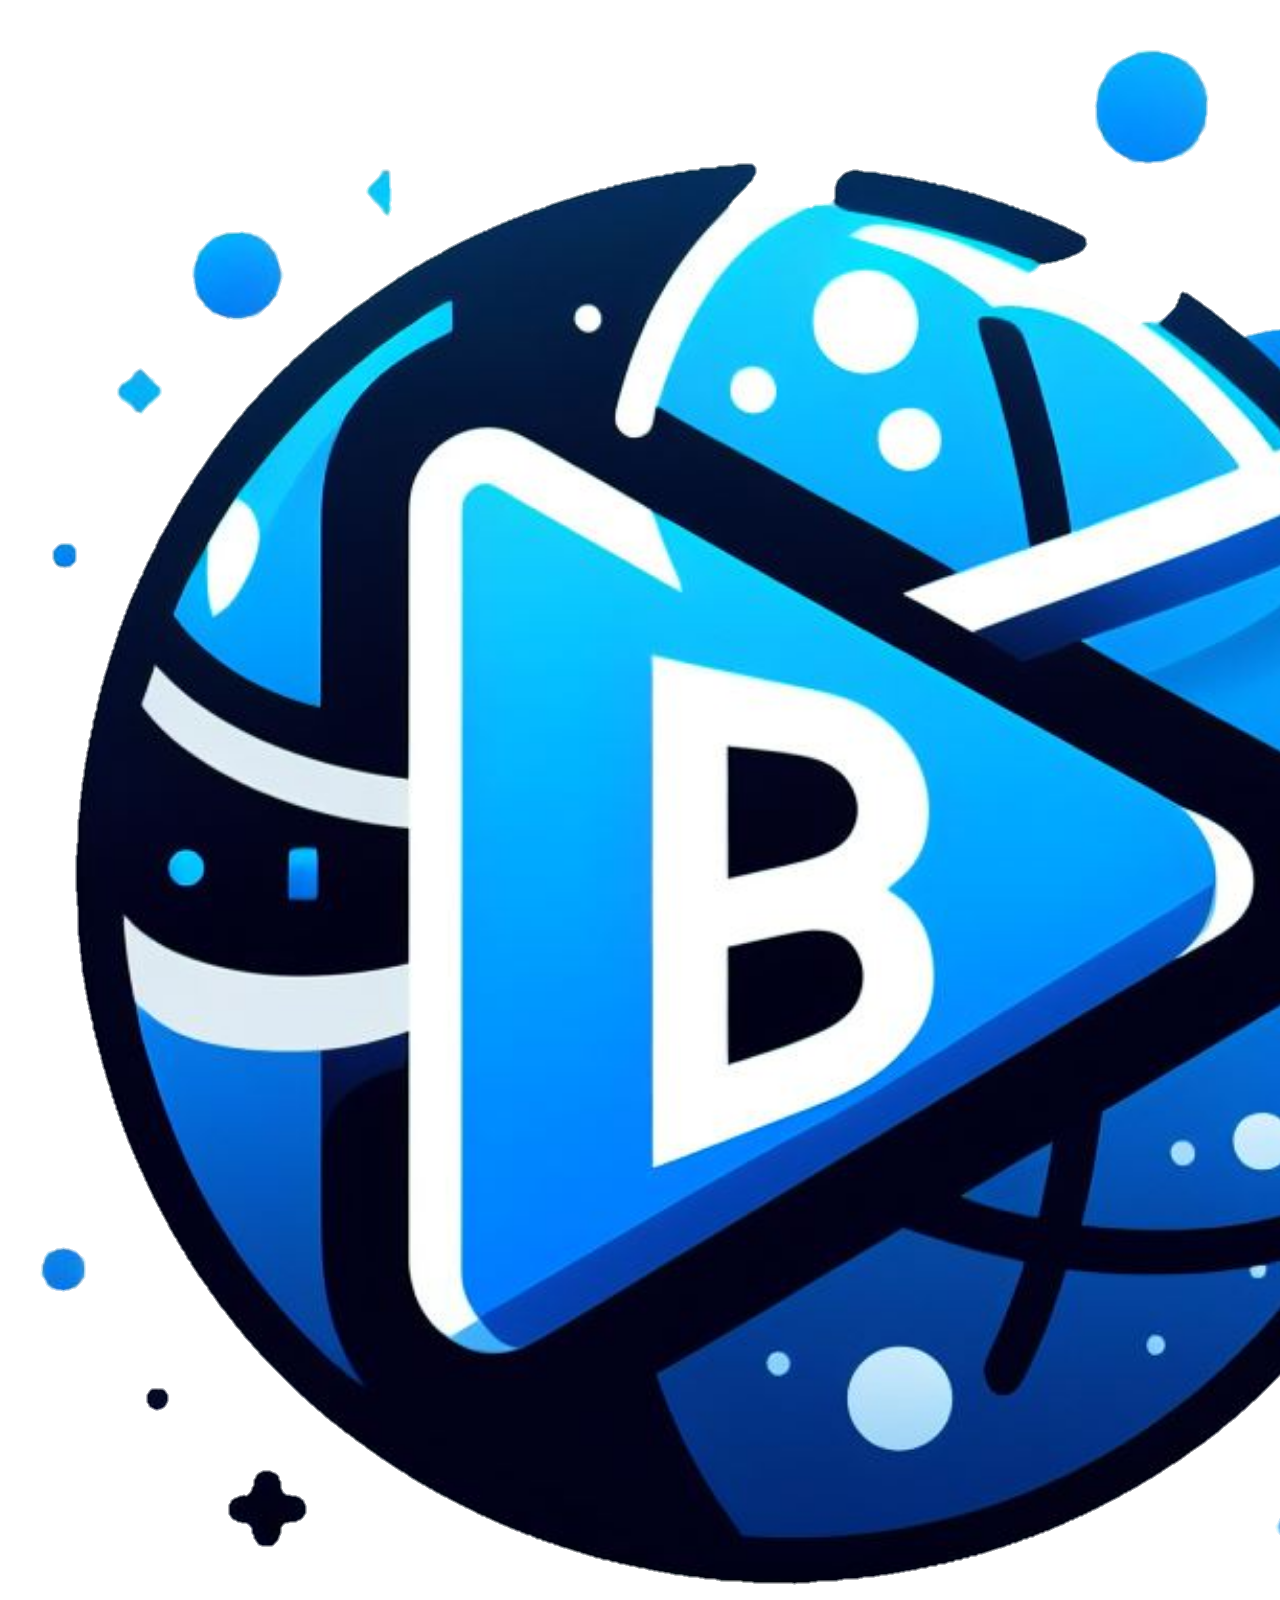
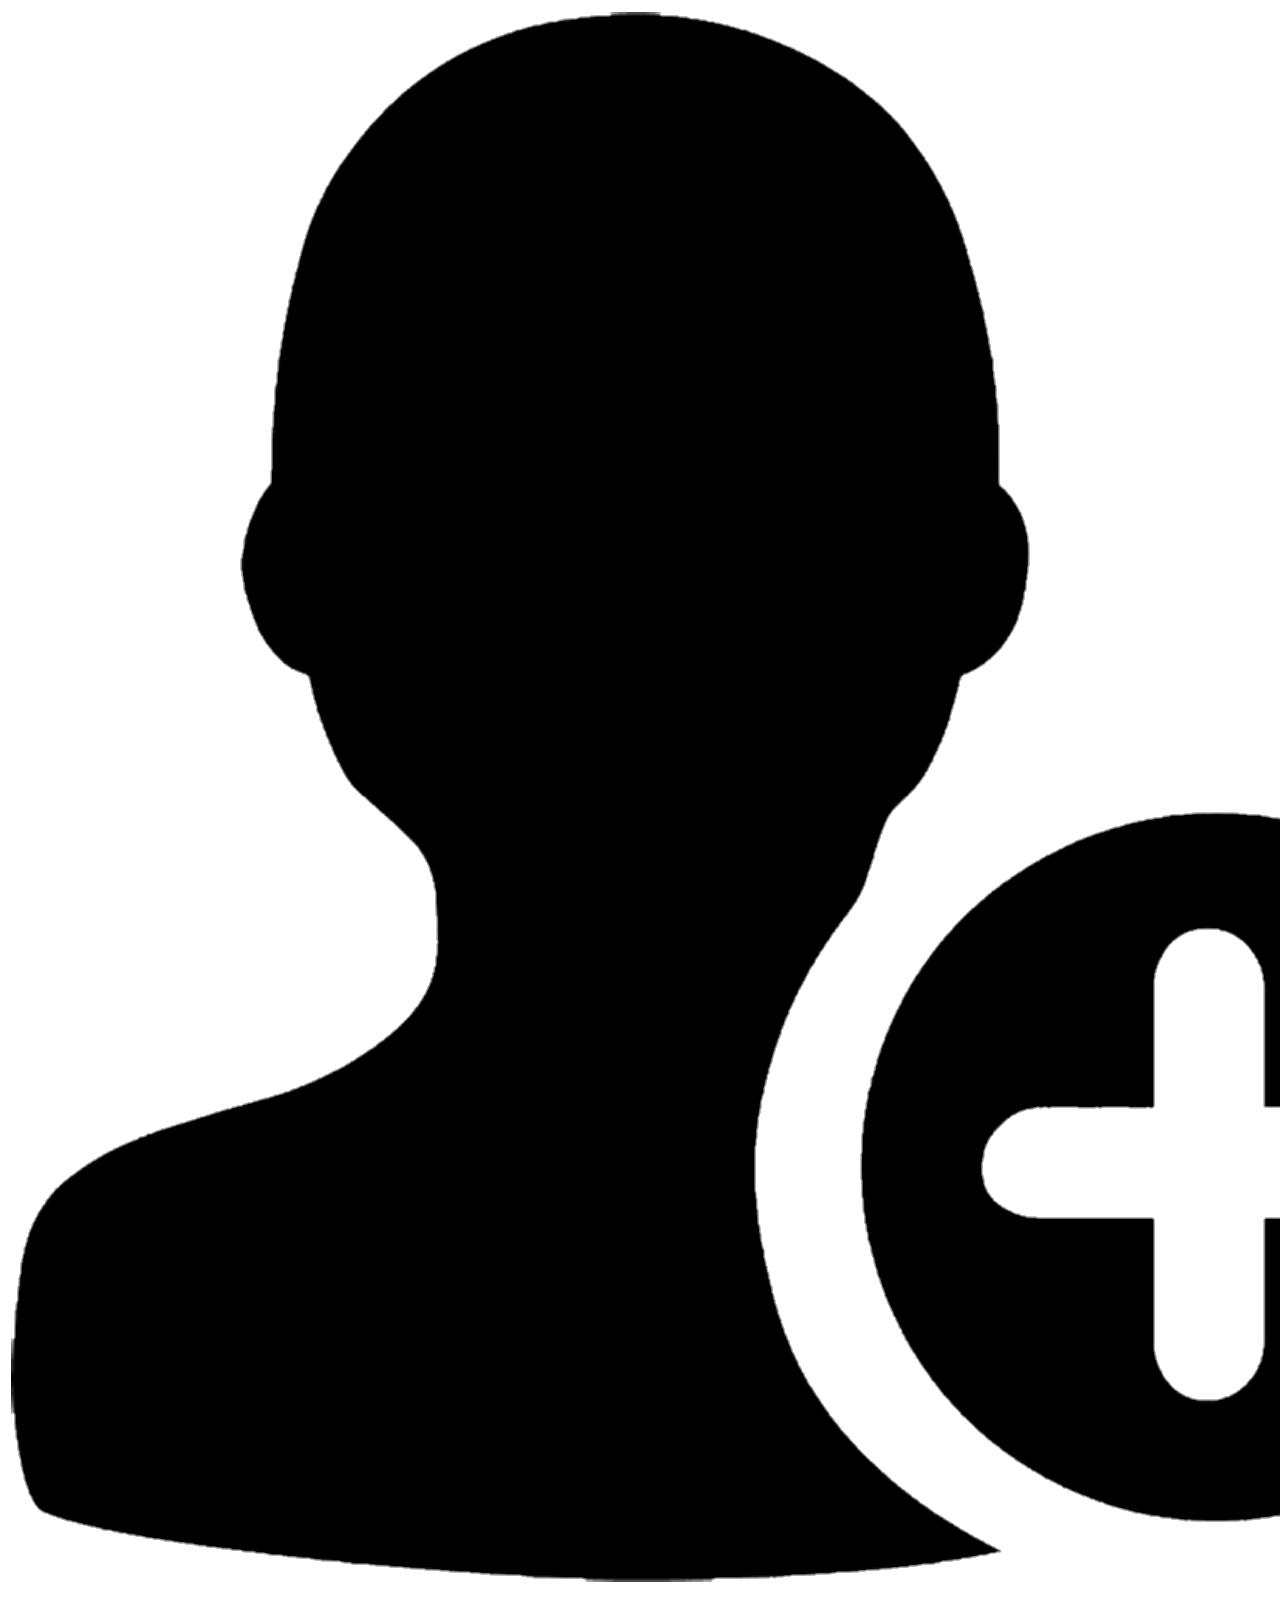
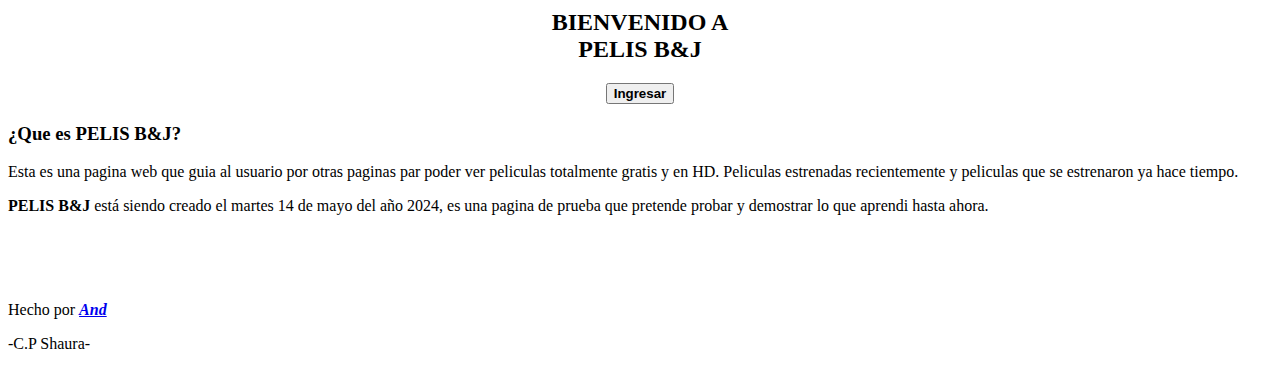
==== index.html @ 5a90b030 "Add files via upload" ====
<!DOCTYPE html>
<html lang="en">
<head>
  <meta charset="UTF-8">
  <meta name="viewport" content="width=device-width, initial-scale=1.0">
  <meta http-equiv="X-UA-Compatible" content="ie=edge">
  <link rel="stylesheet" href="css/styles1.css">
  <title>PELIS B&J</title>
</head>
<body>
  <header>
  <nav>
    <div class="naveg">
      <table>
        <tr>
          <td>
            <img src="logo1.jpg" alt="logo" class="logo1">
          </td>
          <td>
            <h1>PELIS B&J</h1>
          </td>
        </tr>
      </table>
      <table>
        <tr>
          <td>
            <a href="registrarse.html"><img src="registro.png" class="regi"></a>
          </td>
          <td>
            <p>
              <a href="registrarse.html" class="regist"><strong>Registrarse</strong></a>
            </p>
          </td>
        </tr>
      </table>
    </div>
  </nav>
  </header>
  <center>
    <div class="contenedor-inicio">
      <h2>BIENVENIDO A<br>
        PELIS B&J</h2>
      <div class="boton">
        <button class="ingresar" type="button" onclick="alert('Si quieres ingresar tienes que registrarte');"><strong>Ingresar</strong></button>
      </div>
    </div>
  </center>
  <h3><strong>¿Que es PELIS B&J?</strong></h3>
  <div class="conten">
    <form class="forma">
      <p class="parraf">
        Esta es una pagina web que guia al usuario
        por otras paginas par poder ver peliculas totalmente gratis y en HD.
        Peliculas estrenadas recientemente y peliculas que se estrenaron ya hace
        tiempo.
      </p>
    </form>
    <form action="" class="forma">
      <p class="parraf">
        <b>PELIS B&J </b>está siendo creado el martes 14 de mayo del año 2024, es una
        pagina de prueba que pretende probar y demostrar lo que aprendi hasta ahora.
      </p>
    </form>
  </div>
  <br>
  <br>
  <br>
  <div class="base">
    <p>
      Hecho por <a
        href="https://www.facebook.com/a165?mibextid=ZbWKwL"
        class="creador"><strong><em>And</em></strong> </a>
      <p>
        -C.P Shaura-
      </p>
    </p>
  </div>
</body>
</html>
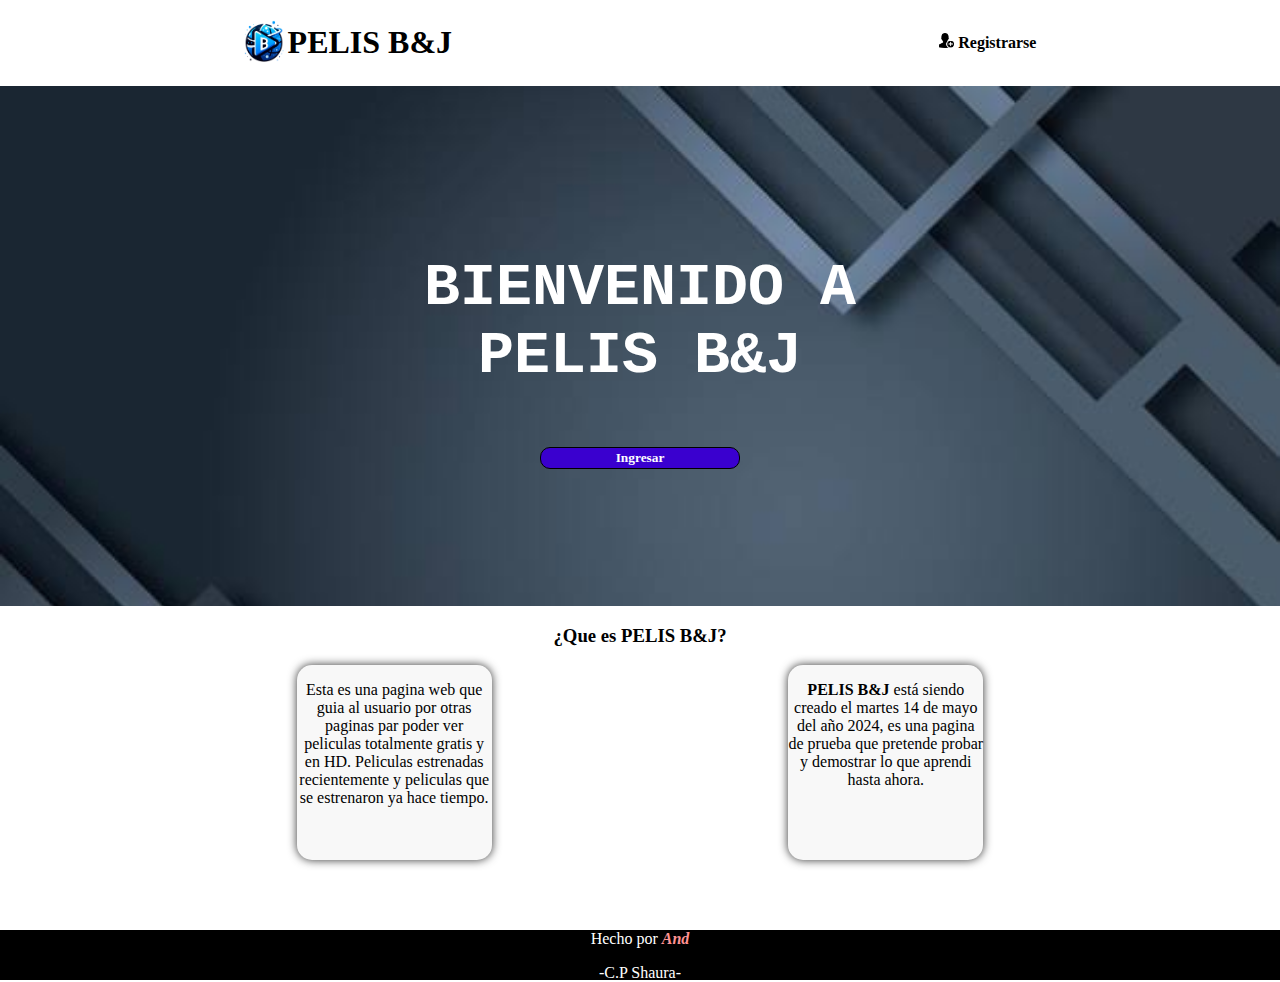
==== commit d8c2c95f: "Update index.html" ====
--- a/index.html
+++ b/index.html
@@ -4,7 +4,7 @@
   <meta charset="UTF-8">
   <meta name="viewport" content="width=device-width, initial-scale=1.0">
   <meta http-equiv="X-UA-Compatible" content="ie=edge">
-  <link rel="stylesheet" href="css/styles1.css">
+  <link rel="stylesheet" href="styles1.css">
   <title>PELIS B&J</title>
 </head>
 <body>
@@ -76,4 +76,4 @@
     </p>
   </div>
 </body>
-</html>+</html>
--- a/styles1.css
+++ b/styles1.css
@@ -0,0 +1,87 @@
+
+
+
+
+
+
+body {
+  padding: 0;
+  margin: 0;
+}
+.naveg {
+  display: flex;
+  justify-content: space-around;
+  background-position: fixed;
+}
+.logo1 {
+  width: 40px;
+}
+.regi {
+  width: 15px;
+}
+
+.contenedor-inicio {
+  background-image: url(fondo2.jpeg);
+  background-size: cover;
+  background-repeat: no-repeat;
+  height: 520px;
+  width: 100%;
+  color: white;
+  font-size: 40px;
+  display: flex;
+  text-align: center;
+  flex-direction: column;
+  justify-content: center;
+}
+h2 {
+  font-family: Courier;
+  padding: 10px;
+  margin: 25px;
+}
+.boton button{
+  width: 200px;
+  height: 22px;
+  background-color: #3a00cf;
+  border: black solid 1px;
+  border-radius: 10px;
+  color: #fff;
+  font-family:Cambria, Cochin, Georgia, Times, 'Times New Roman', serif;
+}
+h3 {
+  text-align: center;
+  font-family: Georgia;
+}
+.parraf {
+  font-family: Verdana;
+}
+.conten {
+  display: flex;
+  justify-content: space-evenly;
+}
+.forma {
+  width: 195px;
+  height: 195px;
+  background: #f8f8f8;
+  border-radius: 15px;
+  display: flex;
+  text-align: center;
+  justify-content: center;
+  box-shadow: 0px 0px 10px rgba(0,0,0,0.8);
+}
+.base {
+  width: 100%;
+  background-color: #000000;
+  color: #fff;
+  text-align: center;
+  padding: 0px;
+  margin: 0px;
+  height: 50px;
+}
+.creador {
+  color: #ff9292;
+  text-decoration: none;
+}
+.regist {
+  text-decoration: none;
+  color: black;
+}
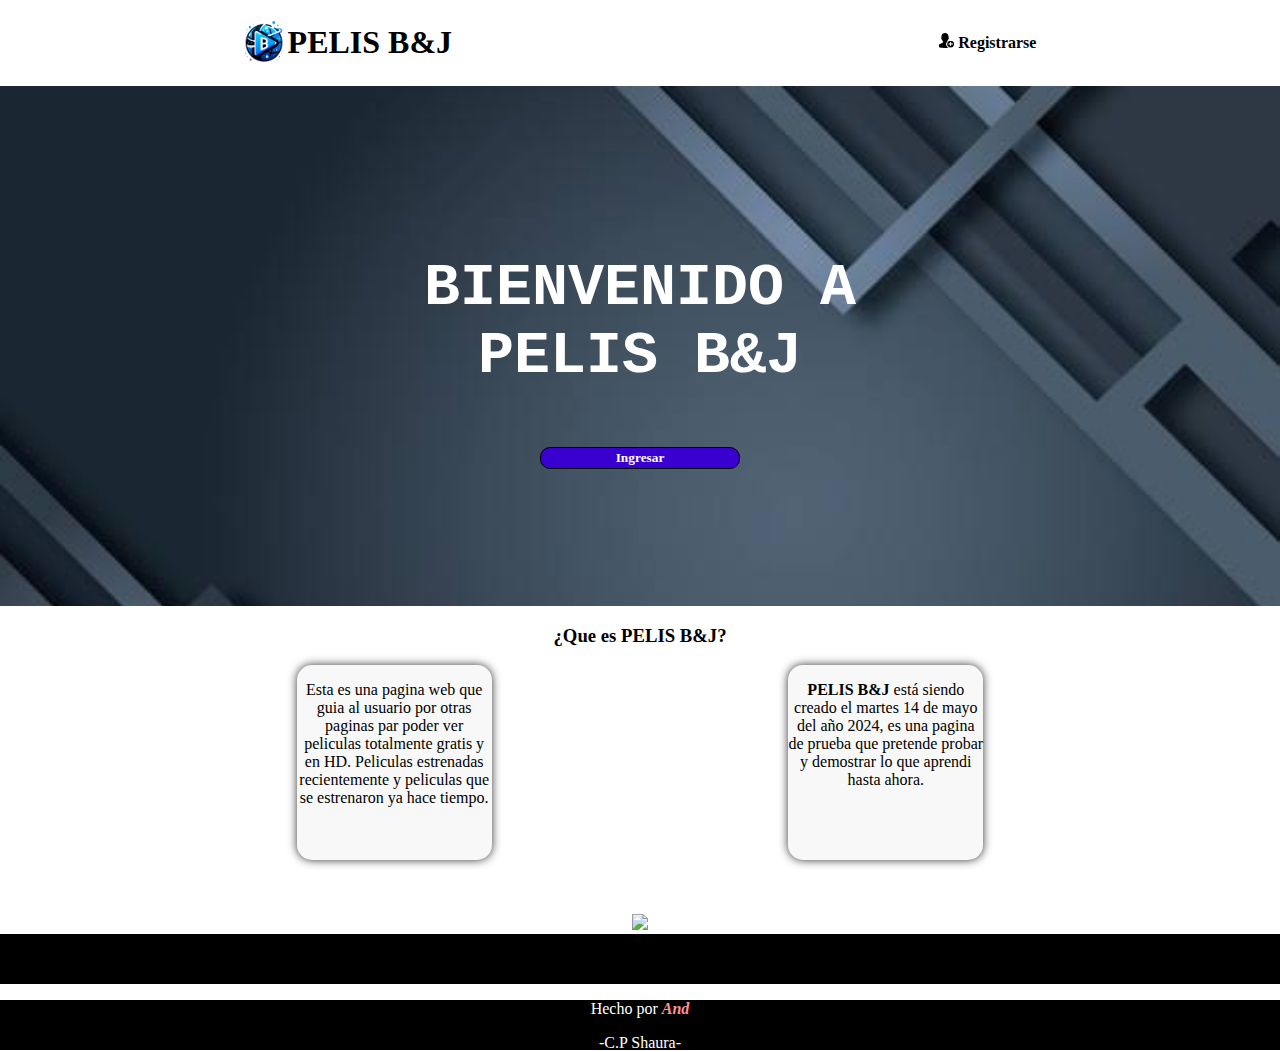
==== commit bd2d2ee7: "Update index.html" ====
--- a/index.html
+++ b/index.html
@@ -65,6 +65,12 @@
   <br>
   <br>
   <br>
+    <a href="star.html">
+    <center>
+      <img src="star-logo.jpg" class="estrella">
+      <div class="base">
+      </center>
+    </a>
   <div class="base">
     <p>
       Hecho por <a
